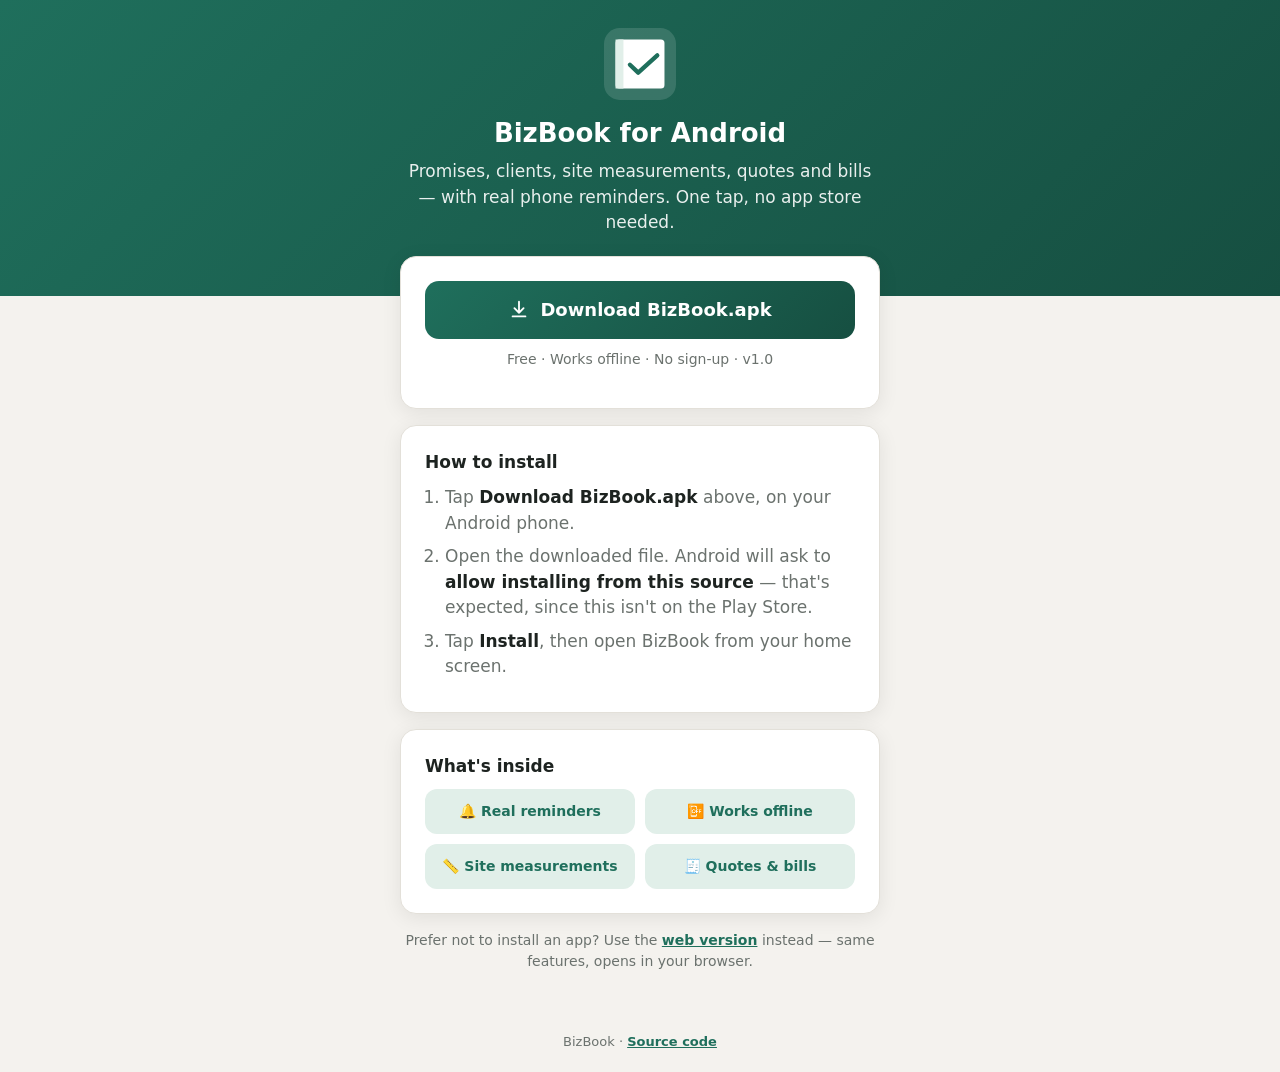
==== download.html @ 70961d3d "Add a download page for the Android app Adds download.html, a branded page linking to the BizBook.ap" ====
<!doctype html>
<html lang="en">
<head>
  <meta charset="utf-8">
  <meta name="viewport" content="width=device-width, initial-scale=1, viewport-fit=cover">
  <title>Download BizBook for Android</title>
  <meta name="description" content="Download the BizBook Android app — promises, clients, measurements, quotes and bills, with real phone reminders.">
  <meta name="theme-color" content="#1f6f5c">
  <link rel="icon" href="icons/icon.svg" type="image/svg+xml">
  <style>
    :root { --bg:#f4f2ee; --card:#fff; --ink:#1d2320; --muted:#6b726e; --line:#e3e0d9; --brand:#1f6f5c; --brand-2:#164f41; --brand-ink:#fff; --brand-soft:#e1efe9; --radius:16px; }
    @media (prefers-color-scheme: dark) {
      :root { --bg:#121514; --card:#1c201e; --ink:#eef1ef; --muted:#9aa39e; --line:#2c322f; --brand:#3fae8f; --brand-2:#0e2e26; --brand-ink:#08130f; --brand-soft:#1b322b; }
    }
    * { box-sizing: border-box; }
    body { margin:0; background:var(--bg); color:var(--ink); font:17px/1.5 system-ui,-apple-system,"Segoe UI",Roboto,sans-serif; }
    .top { background:linear-gradient(135deg,var(--brand),var(--brand-2)); color:var(--brand-ink); padding:28px 20px 60px; text-align:center; }
    .top h1 { margin:14px 0 6px; font-size:26px; }
    .top p { margin:0; opacity:.9; max-width:480px; margin:0 auto; }
    .logo { width:72px; height:72px; margin:0 auto; display:block; }
    main { max-width:520px; margin:-40px auto 40px; padding:0 20px; }
    .card { background:var(--card); border:1px solid var(--line); border-radius:var(--radius); padding:24px; margin-bottom:16px; box-shadow:0 4px 20px rgba(0,0,0,.08); }
    .btn { display:flex; align-items:center; justify-content:center; gap:10px; width:100%; min-height:58px; border-radius:14px; border:0; background:linear-gradient(135deg,var(--brand),var(--brand-2)); color:var(--brand-ink); font-size:18px; font-weight:700; text-decoration:none; cursor:pointer; }
    .btn svg { width:22px; height:22px; }
    .meta { text-align:center; color:var(--muted); font-size:14px; margin-top:10px; }
    h2 { font-size:17px; margin:0 0 10px; }
    ol { margin:0; padding-left:20px; color:var(--muted); }
    li { margin-bottom:8px; }
    li b { color:var(--ink); }
    .feat { display:grid; grid-template-columns:1fr 1fr; gap:10px; margin-top:4px; }
    .feat div { background:var(--brand-soft); color:var(--brand); border-radius:12px; padding:12px; font-size:14px; font-weight:600; text-align:center; }
    footer { text-align:center; color:var(--muted); font-size:13px; padding:20px; }
    a.plain { color:var(--brand); font-weight:600; }
  </style>
</head>
<body>
  <div class="top">
    <svg class="logo" viewBox="0 0 100 100" xmlns="http://www.w3.org/2000/svg"><rect width="100" height="100" rx="22" fill="#ffffff22"/><rect x="16" y="16" width="68" height="68" rx="5" fill="#fff"/><rect x="16" y="16" width="11" height="68" fill="#e1efe9"/><path d="M36 51l11.5 11L74 38" fill="none" stroke="#1f6f5c" stroke-width="6" stroke-linecap="round" stroke-linejoin="round"/></svg>
    <h1>BizBook for Android</h1>
    <p>Promises, clients, site measurements, quotes and bills — with real phone reminders. One tap, no app store needed.</p>
  </div>
  <main>
    <div class="card">
      <a class="btn" href="https://github.com/Ibsuhaib/bizbook-apk/releases/download/v1.0.0/BizBook.apk">
        <svg viewBox="0 0 24 24" fill="none" stroke="currentColor" stroke-width="2" stroke-linecap="round" stroke-linejoin="round"><path d="M12 3v12M7 10l5 5 5-5"/><path d="M5 19h14"/></svg>
        Download BizBook.apk
      </a>
      <p class="meta">Free · Works offline · No sign-up · v1.0</p>
    </div>
    <div class="card">
      <h2>How to install</h2>
      <ol>
        <li>Tap <b>Download BizBook.apk</b> above, on your Android phone.</li>
        <li>Open the downloaded file. Android will ask to <b>allow installing from this source</b> — that's expected, since this isn't on the Play Store.</li>
        <li>Tap <b>Install</b>, then open BizBook from your home screen.</li>
      </ol>
    </div>
    <div class="card">
      <h2>What's inside</h2>
      <div class="feat">
        <div>🔔 Real reminders</div>
        <div>📴 Works offline</div>
        <div>📏 Site measurements</div>
        <div>🧾 Quotes &amp; bills</div>
      </div>
    </div>
    <p class="meta">Prefer not to install an app? Use the <a class="plain" href="./">web version</a> instead — same features, opens in your browser.</p>
  </main>
  <footer>BizBook · <a class="plain" href="https://github.com/Ibsuhaib/bizbook-apk">Source code</a></footer>
</body>
</html>
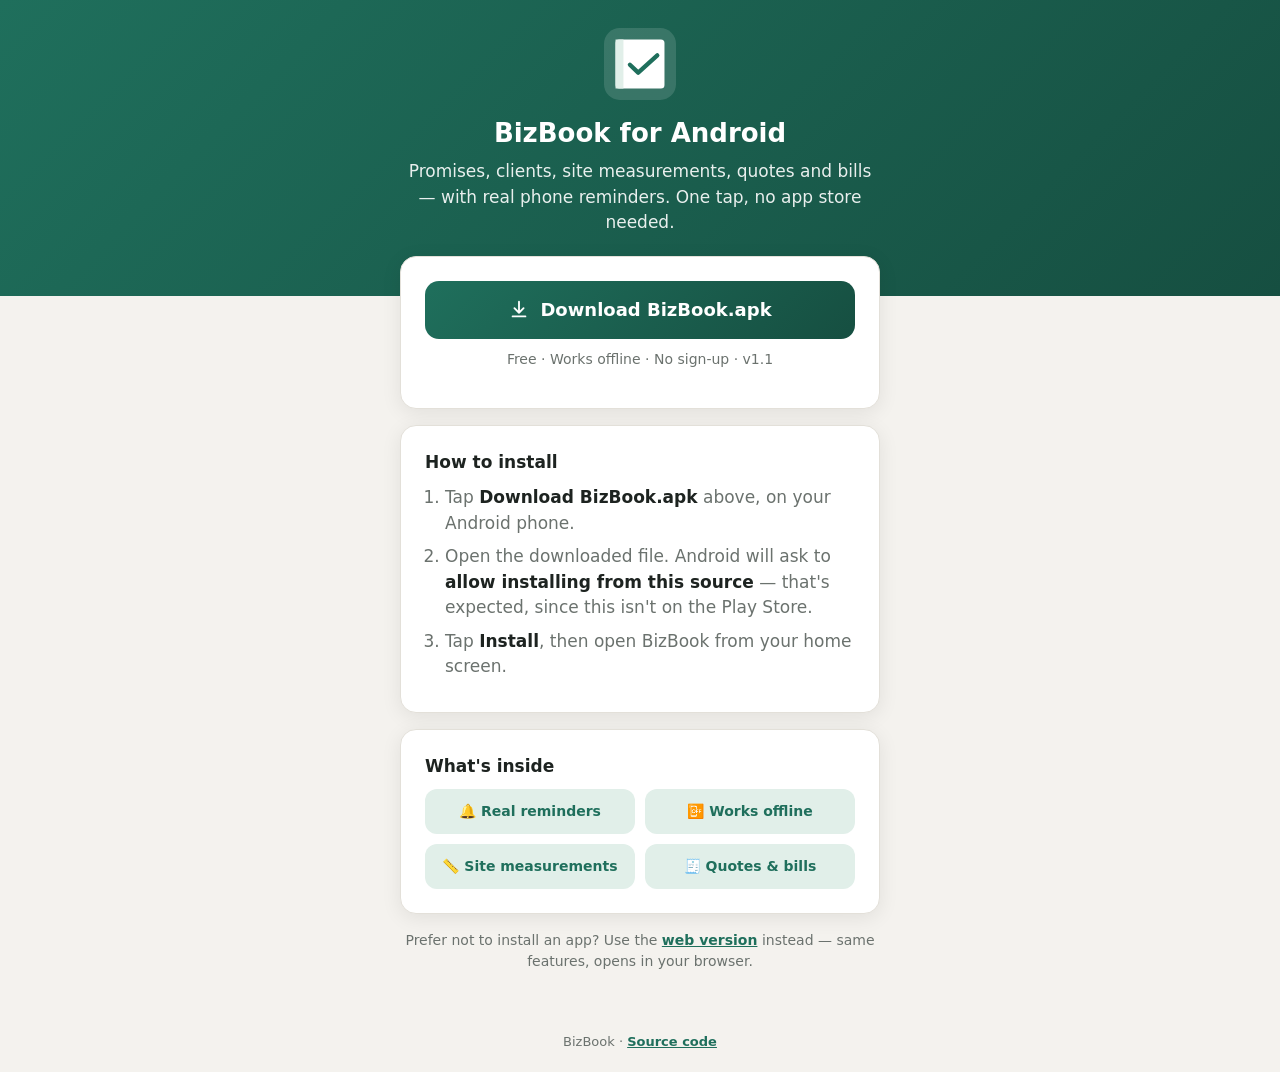
==== commit ca7824c1: "Clean, minimal invoice layout; download page points to v1.1 Co-Authored-By: Claude Fable 5.2 <norepl" ====
--- a/download.html
+++ b/download.html
@@ -41,11 +41,11 @@
   </div>
   <main>
     <div class="card">
-      <a class="btn" href="https://github.com/Ibsuhaib/bizbook-apk/releases/download/v1.0.0/BizBook.apk">
+      <a class="btn" href="https://github.com/Ibsuhaib/bizbook-apk/releases/download/v1.1.0/BizBook.apk">
         <svg viewBox="0 0 24 24" fill="none" stroke="currentColor" stroke-width="2" stroke-linecap="round" stroke-linejoin="round"><path d="M12 3v12M7 10l5 5 5-5"/><path d="M5 19h14"/></svg>
         Download BizBook.apk
       </a>
-      <p class="meta">Free · Works offline · No sign-up · v1.0</p>
+      <p class="meta">Free · Works offline · No sign-up · v1.1</p>
     </div>
     <div class="card">
       <h2>How to install</h2>
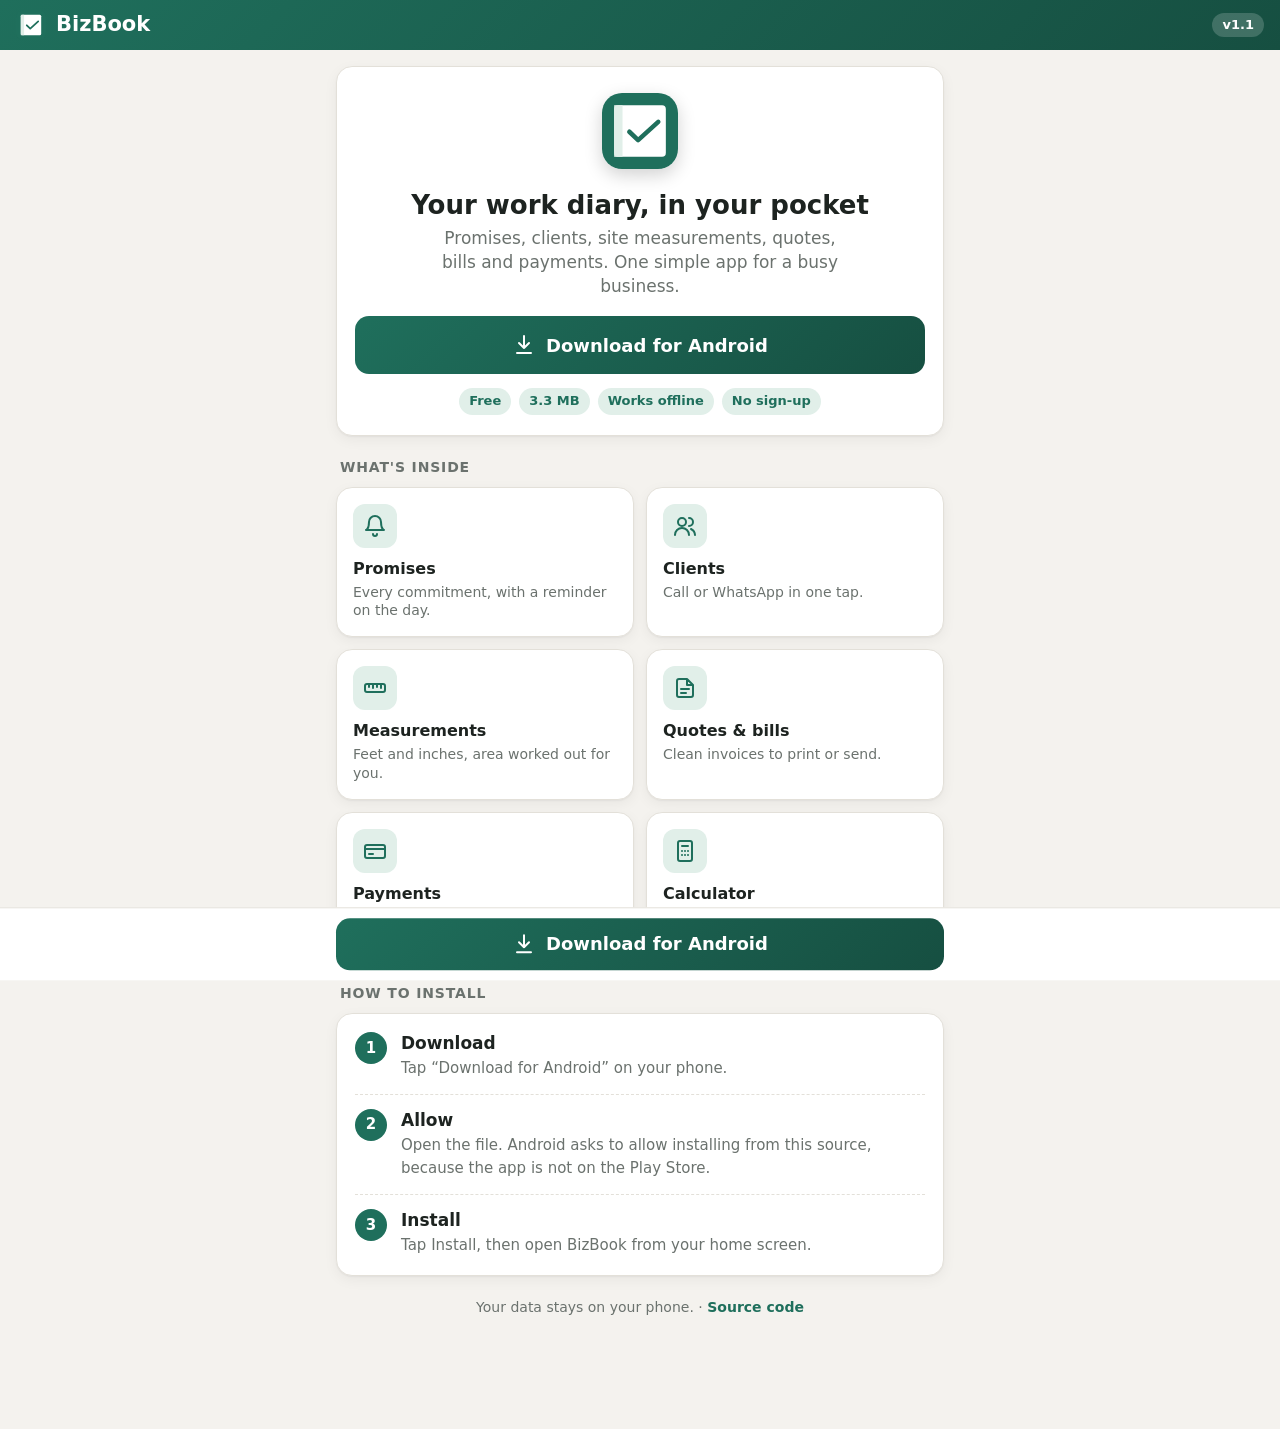
==== commit fc0566a7: "Make the download page the home page, styled like the app The web app moves to app/ and is no longer" ====
--- a/download.html
+++ b/download.html
@@ -1,71 +1,6 @@
 <!doctype html>
-<html lang="en">
-<head>
-  <meta charset="utf-8">
-  <meta name="viewport" content="width=device-width, initial-scale=1, viewport-fit=cover">
-  <title>Download BizBook for Android</title>
-  <meta name="description" content="Download the BizBook Android app — promises, clients, measurements, quotes and bills, with real phone reminders.">
-  <meta name="theme-color" content="#1f6f5c">
-  <link rel="icon" href="icons/icon.svg" type="image/svg+xml">
-  <style>
-    :root { --bg:#f4f2ee; --card:#fff; --ink:#1d2320; --muted:#6b726e; --line:#e3e0d9; --brand:#1f6f5c; --brand-2:#164f41; --brand-ink:#fff; --brand-soft:#e1efe9; --radius:16px; }
-    @media (prefers-color-scheme: dark) {
-      :root { --bg:#121514; --card:#1c201e; --ink:#eef1ef; --muted:#9aa39e; --line:#2c322f; --brand:#3fae8f; --brand-2:#0e2e26; --brand-ink:#08130f; --brand-soft:#1b322b; }
-    }
-    * { box-sizing: border-box; }
-    body { margin:0; background:var(--bg); color:var(--ink); font:17px/1.5 system-ui,-apple-system,"Segoe UI",Roboto,sans-serif; }
-    .top { background:linear-gradient(135deg,var(--brand),var(--brand-2)); color:var(--brand-ink); padding:28px 20px 60px; text-align:center; }
-    .top h1 { margin:14px 0 6px; font-size:26px; }
-    .top p { margin:0; opacity:.9; max-width:480px; margin:0 auto; }
-    .logo { width:72px; height:72px; margin:0 auto; display:block; }
-    main { max-width:520px; margin:-40px auto 40px; padding:0 20px; }
-    .card { background:var(--card); border:1px solid var(--line); border-radius:var(--radius); padding:24px; margin-bottom:16px; box-shadow:0 4px 20px rgba(0,0,0,.08); }
-    .btn { display:flex; align-items:center; justify-content:center; gap:10px; width:100%; min-height:58px; border-radius:14px; border:0; background:linear-gradient(135deg,var(--brand),var(--brand-2)); color:var(--brand-ink); font-size:18px; font-weight:700; text-decoration:none; cursor:pointer; }
-    .btn svg { width:22px; height:22px; }
-    .meta { text-align:center; color:var(--muted); font-size:14px; margin-top:10px; }
-    h2 { font-size:17px; margin:0 0 10px; }
-    ol { margin:0; padding-left:20px; color:var(--muted); }
-    li { margin-bottom:8px; }
-    li b { color:var(--ink); }
-    .feat { display:grid; grid-template-columns:1fr 1fr; gap:10px; margin-top:4px; }
-    .feat div { background:var(--brand-soft); color:var(--brand); border-radius:12px; padding:12px; font-size:14px; font-weight:600; text-align:center; }
-    footer { text-align:center; color:var(--muted); font-size:13px; padding:20px; }
-    a.plain { color:var(--brand); font-weight:600; }
-  </style>
-</head>
-<body>
-  <div class="top">
-    <svg class="logo" viewBox="0 0 100 100" xmlns="http://www.w3.org/2000/svg"><rect width="100" height="100" rx="22" fill="#ffffff22"/><rect x="16" y="16" width="68" height="68" rx="5" fill="#fff"/><rect x="16" y="16" width="11" height="68" fill="#e1efe9"/><path d="M36 51l11.5 11L74 38" fill="none" stroke="#1f6f5c" stroke-width="6" stroke-linecap="round" stroke-linejoin="round"/></svg>
-    <h1>BizBook for Android</h1>
-    <p>Promises, clients, site measurements, quotes and bills — with real phone reminders. One tap, no app store needed.</p>
-  </div>
-  <main>
-    <div class="card">
-      <a class="btn" href="https://github.com/Ibsuhaib/bizbook-apk/releases/download/v1.1.0/BizBook.apk">
-        <svg viewBox="0 0 24 24" fill="none" stroke="currentColor" stroke-width="2" stroke-linecap="round" stroke-linejoin="round"><path d="M12 3v12M7 10l5 5 5-5"/><path d="M5 19h14"/></svg>
-        Download BizBook.apk
-      </a>
-      <p class="meta">Free · Works offline · No sign-up · v1.1</p>
-    </div>
-    <div class="card">
-      <h2>How to install</h2>
-      <ol>
-        <li>Tap <b>Download BizBook.apk</b> above, on your Android phone.</li>
-        <li>Open the downloaded file. Android will ask to <b>allow installing from this source</b> — that's expected, since this isn't on the Play Store.</li>
-        <li>Tap <b>Install</b>, then open BizBook from your home screen.</li>
-      </ol>
-    </div>
-    <div class="card">
-      <h2>What's inside</h2>
-      <div class="feat">
-        <div>🔔 Real reminders</div>
-        <div>📴 Works offline</div>
-        <div>📏 Site measurements</div>
-        <div>🧾 Quotes &amp; bills</div>
-      </div>
-    </div>
-    <p class="meta">Prefer not to install an app? Use the <a class="plain" href="./">web version</a> instead — same features, opens in your browser.</p>
-  </main>
-  <footer>BizBook · <a class="plain" href="https://github.com/Ibsuhaib/bizbook-apk">Source code</a></footer>
-</body>
-</html>
+<meta charset="utf-8">
+<title>BizBook — Download for Android</title>
+<meta http-equiv="refresh" content="0; url=./">
+<link rel="canonical" href="./">
+<a href="./">Download BizBook</a>
